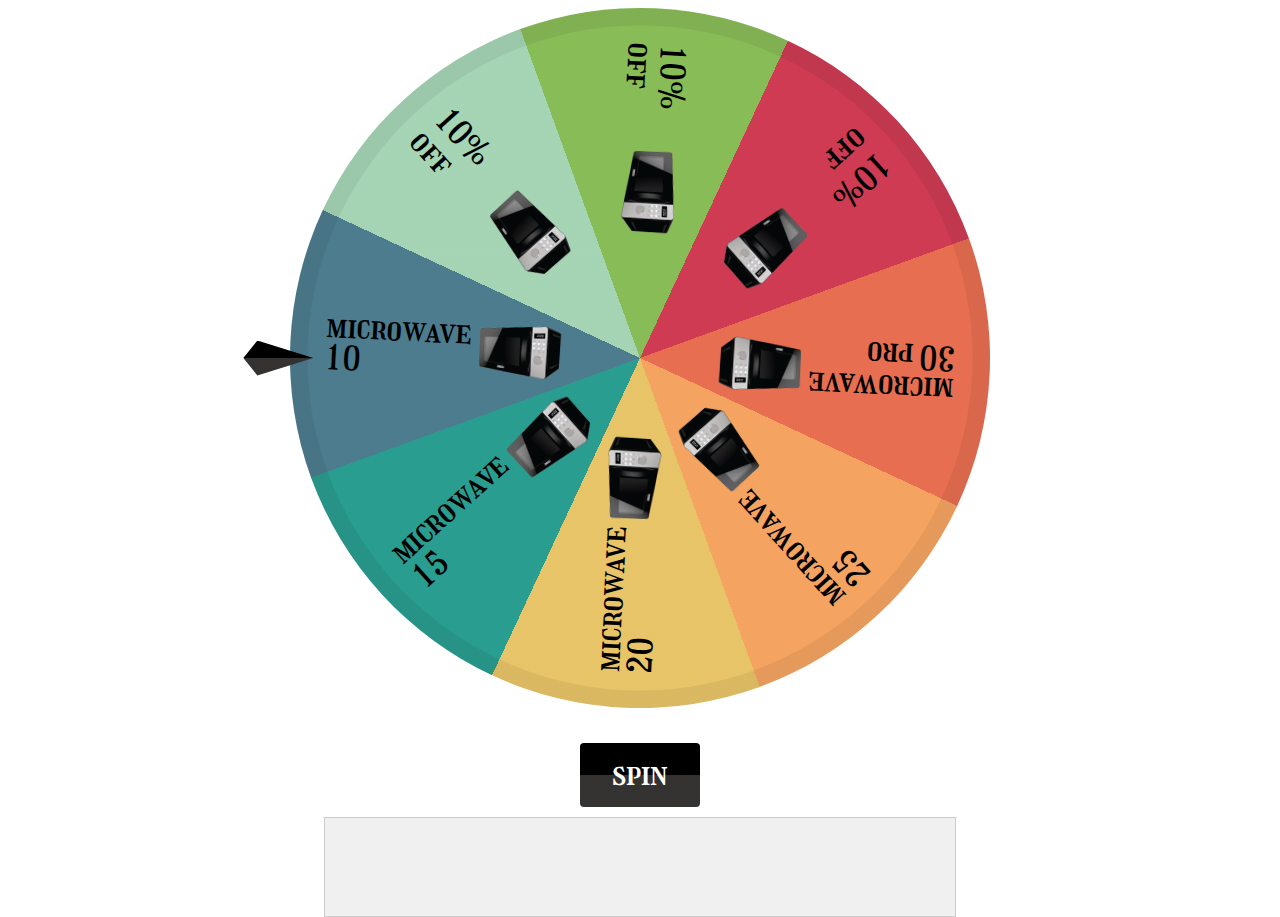
==== index.html @ a9df4efe "wheel spinner" ====
<!DOCTYPE html>
<html lang="en">
<head>
    <meta charset="UTF-8">
    <meta name="viewport" content="width=device-width, initial-scale=1.0">
    <title>Document</title>
    <link rel="stylesheet" href="./styles.css">
</head>
<body>
<div class="deal-wheel">
  <div class="spinner"></div>
  <button class="btn-spin">Spin</button>
 
  <div class="ticker"></div>
  <div class="grim-reaper"></div>
  
</div>
<div class="power-indicator">
    <div class="power-rectangle"></div>
  </div>


      <script src="./script.js">

      </script>
      
</body>
</html>
---- styles.css ----
@import url("https://fonts.googleapis.com/css2?family=Girassol&display=swap");

* {
  box-sizing: border-box;
}

html,
body {
  height: 100%;
}

body {
  display: grid;
  place-items: center;
  overflow: hidden;
}

.deal-wheel {
  --size: clamp(250px, 80vmin, 700px);
  --lg-hs: 0 3%;
  --lg-stop: 50%;
  --lg: linear-gradient(
      hsl(var(--lg-hs) 0%) 0 var(--lg-stop),
      hsl(var(--lg-hs) 20%) var(--lg-stop) 100%
    );
  
  position: relative;
  display: grid;
  grid-gap: calc(var(--size) / 20);
  align-items: center;
  grid-template-areas:
    "spinner"
    "trigger";
  font-family: "Girassol", sans-serif;
  font-size: calc(var(--size) / 21);
  line-height: 1;
  text-transform: lowercase;
}

.deal-wheel > * {
  grid-area: spinner;
}

.deal-wheel .btn-spin {
  grid-area: trigger;
  justify-self: center;
}

.spinner {
  position: relative;
  display: grid;
  align-items: center;
  grid-template-areas: "spinner";
  width: var(--size);
  height: var(--size);
  transform: rotate(calc(var(--rotate, 25) * 1deg));
  border-radius: 50%;
  box-shadow: inset 0 0 0 calc(var(--size) / 40) hsl(0deg 0% 0% / 0.06);
}

.spinner * {
  grid-area: spinner;
}

.prize {
  position: relative;
  display: flex;
  align-items: center;
  padding: 0 calc(var(--size) / 6) 0 calc(var(--size) / 20);
  width: 50%;
  height: 50%;
  transform-origin: center right;
  transform: rotate(var(--rotate));
  user-select: none;
}

.cap {
  --cap-size: calc(var(--size) / 4);
  position: relative;
  justify-self: center;
  width: var(--cap-size);
  height: var(--cap-size);
}

/* Hide select dropdown from SVG import file */
.cap select {
  display: none;
}

.cap svg {
  width: 100%;
}

.ticker {
  position: relative;
  left: calc(var(--size) / -15);
  width: calc(var(--size) / 10);
  height: calc(var(--size) / 20);
  background: var(--lg);
  z-index: 1;
  clip-path: polygon(20% 0, 100% 50%, 20% 100%, 0% 50%);
  transform-origin: center left;
}

.btn-spin {
  color: hsl(0deg 0% 100%);
  background: var(--lg);
  border: none;
  font-family: inherit;
  font-size: inherit;
  line-height: inherit;
  text-transform: inherit;
  padding: 0.9rem 2rem 1rem;
  border-radius: 0.25rem;
  cursor: pointer;
  transition: opacity 200ms ease-out;
}

.btn-spin:focus {
  outline-offset: 2px;
}

.btn-spin:active {
  transform: translateY(1px);
}

.btn-spin:disabled {
  cursor: progress;
  opacity: 0.25;
}

/* Spinning animation */
.is-spinning .spinner {
  transition: transform 8s cubic-bezier(0.1, -0.01, 0, 1);
}

.is-spinning .ticker {
  animation: tick 700ms cubic-bezier(0.34, 1.56, 0.64, 1);
}

@keyframes tick {
  40% {
    transform: rotate(-12deg);
  }
}

/* Selected prize animation */
.prize.selected .text {
  color: white;
  animation: selected 800ms ease;
}

@keyframes selected {
  25% {
    transform: scale(1.25);
    text-shadow: 1vmin 1vmin 0 hsla(0 0% 0% / 0.1);
  }
  40% {
    transform: scale(0.92);
    text-shadow: 0 0 0 hsla(0 0% 0% / 0.2);
  }
  60% {
    transform: scale(1.02);
    text-shadow: 0.5vmin 0.5vmin 0 hsla(0 0% 0% / 0.1);
  }
  75% {
    transform: scale(0.98);
  }
  85% {
    transform: scale(1);
  }
}

.deal-wheel .spinner .prize img {
    width:50%;
}
.hold-indicator {
    position: absolute;
    top: 50%;
    left: 50%;
    transform: translate(-50%, -50%);
    width: 10px;
    height: 100px; 
    background-color: rgba(0, 0, 0, 0.5);
    border-radius: 5px;
    display: none; 
  }
  
  .indicator-bar {
    position: absolute;
    bottom: 0;
    left: 50%;
    transform: translateX(-50%);
    width: 100%;
    height: 0;
    background-color: #fff;
  }
  
  .arrow {
    position: absolute;
    top: -10px; 
    left: 50%;
    transform: translateX(-50%);
    border: solid transparent;
    border-width: 10px;
    border-bottom-color: #fff;
  }
  
  /* Power*/
  .power-indicator {
    position: relative;
    width: 50%; 
    height: 100px; 
    margin-top: 10px; 
    background: #f0f0f0; 
    border: 1px solid #ccc; 
    overflow: hidden;
  }
  
  .power-rectangle {
    width: 0; 
    height: 100%;
    background: rgba(0, 128, 0, 0.7); 
    transition: width 0.1s, background-color 0.1s;
  }
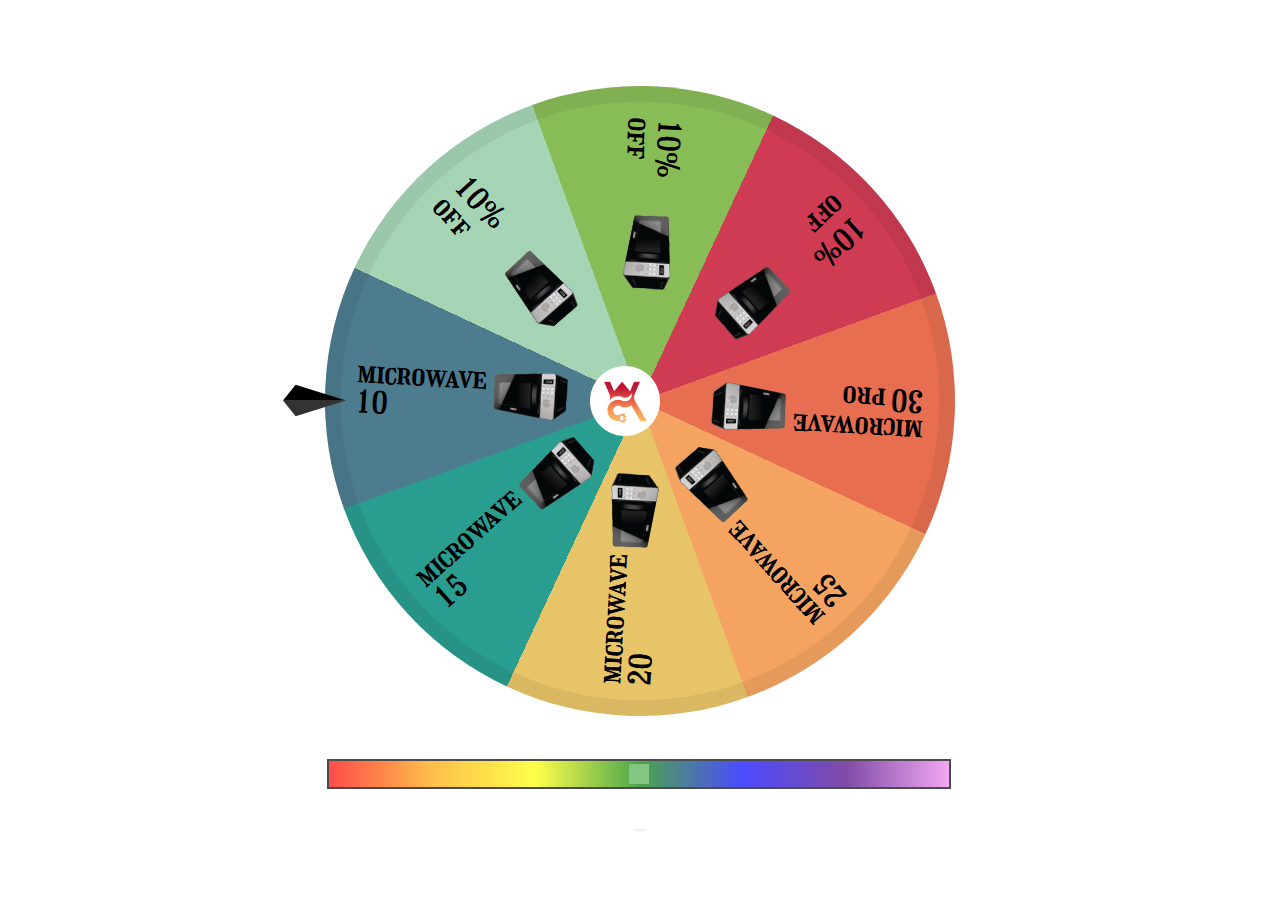
==== commit a5ad425c: "wheelSpineer" ====
--- a/index.html
+++ b/index.html
@@ -7,17 +7,21 @@
     <link rel="stylesheet" href="./styles.css">
 </head>
 <body>
-<div class="deal-wheel">
-  <div class="spinner"></div>
-  <button class="btn-spin">Spin</button>
- 
-  <div class="ticker"></div>
-  <div class="grim-reaper"></div>
+  <div class="deal-wheel">
+    <img src="./images/watania.png" style="width: 70px; height: 70px; z-index: 2; margin-left: 42%;" alt="">
+
+    <div class="spinner">
+    </div>
+    
+    <div class="power-indicator">
+        <input type="range" min="0" max="100" value="50" />
+    </div>
+    <button class="btn-spin">
+    </button>
+    <div class="ticker"></div>
+    <div class="grim-reaper"></div>
+  </div>
   
-</div>
-<div class="power-indicator">
-    <div class="power-rectangle"></div>
-  </div>
 
 
       <script src="./script.js">
--- a/styles.css
+++ b/styles.css
@@ -13,10 +13,13 @@
   display: grid;
   place-items: center;
   overflow: hidden;
+  background-image: 
+  url("./images");
+        
 }
 
 .deal-wheel {
-  --size: clamp(250px, 80vmin, 700px);
+  --size: clamp(250px, 70vmin, 700px);
   --lg-hs: 0 3%;
   --lg-stop: 50%;
   --lg: linear-gradient(
@@ -28,9 +31,10 @@
   display: grid;
   grid-gap: calc(var(--size) / 20);
   align-items: center;
-  grid-template-areas:
-    "spinner"
-    "trigger";
+    grid-template-areas:
+      "spinner"
+      "power-indicator"
+      "trigger";
   font-family: "Girassol", sans-serif;
   font-size: calc(var(--size) / 21);
   line-height: 1;
@@ -82,7 +86,6 @@
   height: var(--cap-size);
 }
 
-/* Hide select dropdown from SVG import file */
 .cap select {
   display: none;
 }
@@ -103,33 +106,25 @@
 }
 
 .btn-spin {
-  color: hsl(0deg 0% 100%);
-  background: var(--lg);
-  border: none;
-  font-family: inherit;
-  font-size: inherit;
-  line-height: inherit;
-  text-transform: inherit;
-  padding: 0.9rem 2rem 1rem;
-  border-radius: 0.25rem;
+  border:none;
+  border-radius: 1.25rem;
   cursor: pointer;
   transition: opacity 200ms ease-out;
 }
 
-.btn-spin:focus {
+/* .btn-spin:focus {
   outline-offset: 2px;
-}
-
-.btn-spin:active {
+} */
+
+/* .btn-spin:active {
   transform: translateY(1px);
-}
+} */
 
 .btn-spin:disabled {
   cursor: progress;
   opacity: 0.25;
 }
 
-/* Spinning animation */
 .is-spinning .spinner {
   transition: transform 8s cubic-bezier(0.1, -0.01, 0, 1);
 }
@@ -144,7 +139,6 @@
   }
 }
 
-/* Selected prize animation */
 .prize.selected .text {
   color: white;
   animation: selected 800ms ease;
@@ -208,19 +202,37 @@
   
   /* Power*/
   .power-indicator {
+    grid-area: power-indicator;
     position: relative;
-    width: 50%; 
-    height: 100px; 
+    width: 100%; 
+    height: 40px; 
     margin-top: 10px; 
-    background: #f0f0f0; 
-    border: 1px solid #ccc; 
     overflow: hidden;
-  }
-  
-  .power-rectangle {
-    width: 0; 
-    height: 100%;
-    background: rgba(0, 128, 0, 0.7); 
-    transition: width 0.1s, background-color 0.1s;
-  }
-  +    border-radius: 5px; 
+  }
+
+  
+  .power-indicator input[type="range"] {
+    -webkit-appearance: none;
+    width: 99%;
+    height: 30px;
+    background: linear-gradient(to right, red, orange, yellow, green, blue, indigo, violet); 
+    outline: none;
+    opacity: 0.7;
+    transition: opacity 0.15s ease-in-out;
+    border: 2px solid #000; 
+
+  }
+
+  input[type="range"] {
+    size:40px;
+    sizing: 200px;
+  }
+  .power-indicator input[type="range"]::-webkit-slider-thumb {
+    -webkit-appearance: none;
+    appearance: none;
+    width: 20px;
+    height: 20px;
+    background: #4CAF50;
+    cursor: pointer;
+  }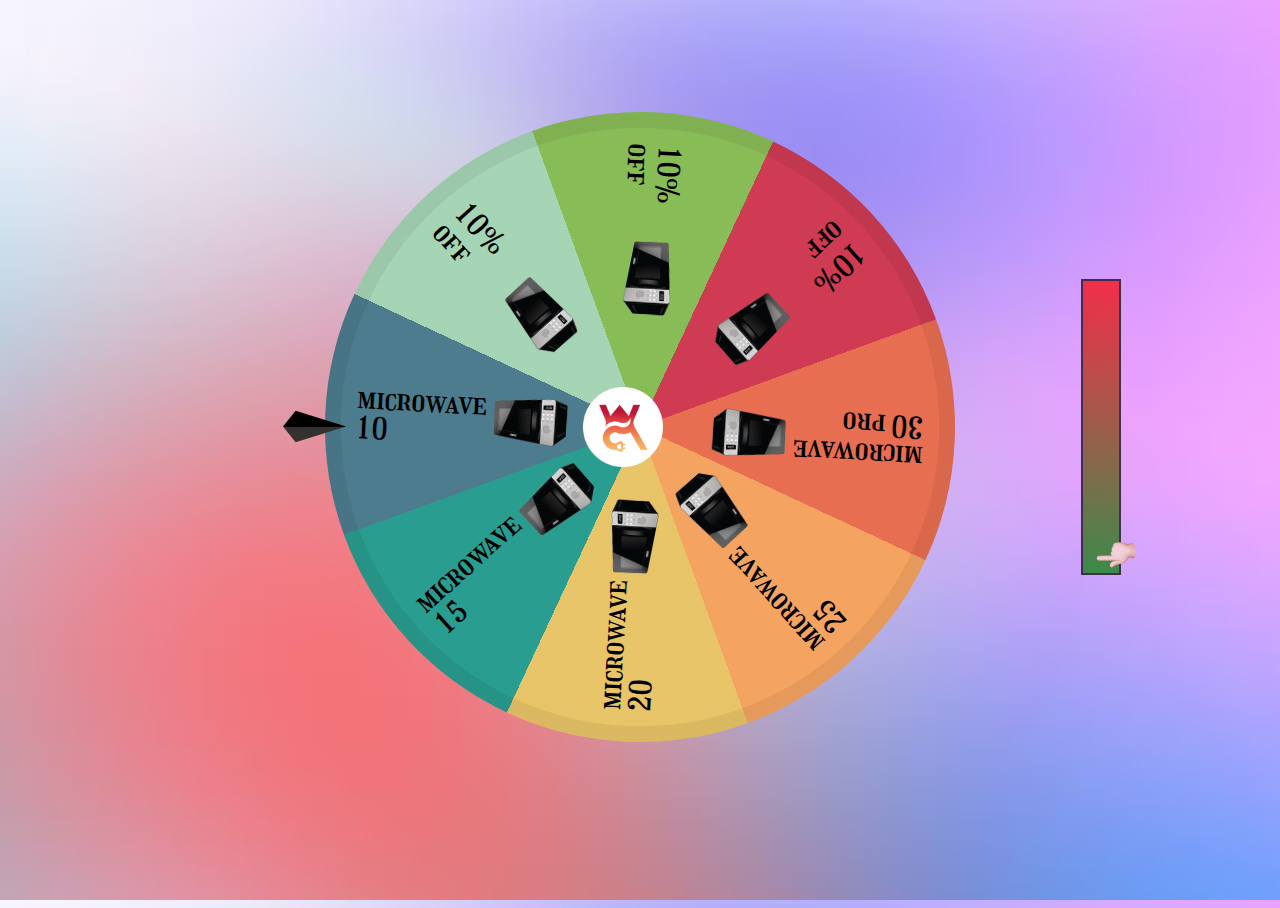
==== commit 5b1adabf: "changes" ====
--- a/index.html
+++ b/index.html
@@ -3,30 +3,30 @@
 <head>
     <meta charset="UTF-8">
     <meta name="viewport" content="width=device-width, initial-scale=1.0">
-    <title>Document</title>
+    <title>Spin Wheel</title>
     <link rel="stylesheet" href="./styles.css">
+
 </head>
 <body>
-  <div class="deal-wheel">
-    <img src="./images/watania.png" style="width: 70px; height: 70px; z-index: 2; margin-left: 42%;" alt="">
-
-    <div class="spinner">
+    <div class="deal-wheel">
+        <img src="./images/watania.png" style="width: 80px; height: 80px; z-index: 2; margin-left: 41%;" alt="">
+        <div class="spinner"></div>
+        <button class="btn-spin" style="display: none;"></button>
+        <div class="ticker"></div>
+        <div class="grim-reaper" data-reaction="resting"></div>
+        
+    <div class="power-indicator">
+        <input type="range" min="0" max="100" value="100" />
     </div>
-    
-    <div class="power-indicator">
-        <input type="range" min="0" max="100" value="50" />
     </div>
-    <button class="btn-spin">
-    </button>
-    <div class="ticker"></div>
-    <div class="grim-reaper"></div>
-  </div>
-  
 
 
-      <script src="./script.js">
+    <div id="congratulations" class="congratulations-message">
+        <p id="congratulations-text"></p>
+        <img id="congratulations-image" src="" alt="Selected Prize Image">
+    </div>
 
-      </script>
-      
+
+    <script src="./script.js"></script>
 </body>
-</html>+</html>
--- a/styles.css
+++ b/styles.css
@@ -14,8 +14,8 @@
   place-items: center;
   overflow: hidden;
   background-image: 
-  url("./images");
-        
+  url("./images/Gradient-Background.webp");
+  background-size:cover        
 }
 
 .deal-wheel {
@@ -202,37 +202,66 @@
   
   /* Power*/
   .power-indicator {
-    grid-area: power-indicator;
-    position: relative;
-    width: 100%; 
-    height: 40px; 
-    margin-top: 10px; 
-    overflow: hidden;
-    border-radius: 5px; 
-  }
-
-  
-  .power-indicator input[type="range"] {
+    position: absolute;
+    top: 50%;
+    left:120%;
+    width: 40px; 
+    height: 300px; 
+    transform: translateY(-50%);
+    display: flex;
+    flex-direction: column;
+    align-items: center;
+    justify-content: center;
+}
+
+.power-indicator input[type="range"] {
     -webkit-appearance: none;
-    width: 99%;
-    height: 30px;
-    background: linear-gradient(to right, red, orange, yellow, green, blue, indigo, violet); 
+    width: 100%;
+    height: 100%;
+    writing-mode: vertical-rl; 
+    background: linear-gradient(to top, green, red);
     outline: none;
     opacity: 0.7;
     transition: opacity 0.15s ease-in-out;
-    border: 2px solid #000; 
-
-  }
-
-  input[type="range"] {
-    size:40px;
-    sizing: 200px;
-  }
-  .power-indicator input[type="range"]::-webkit-slider-thumb {
+    border: 2px solid #000;
+}
+
+.power-indicator input[type="range"]::-webkit-slider-thumb {
     -webkit-appearance: none;
-    appearance: none;
+    background: #fff;
+    border: 2px solid #000;
+    height: 20px;
     width: 20px;
-    height: 20px;
-    background: #4CAF50;
     cursor: pointer;
-  }+}
+
+
+.power-indicator input[type="range"]::-webkit-slider-thumb {
+  -webkit-appearance: none;
+  appearance: none;
+  width: 40px;
+  height: 40px;
+  background: none; 
+  background-image: url('/images/image 1872.png'); 
+  background-size: cover; 
+  background-position: center;
+  cursor: pointer;
+  border:none;
+  margin-left:30px
+}
+
+
+
+/* Congratulation Message */
+.congratulations-message {
+  display: none; 
+  text-align: center;
+  margin-top:-20px
+}
+
+.congratulations-message img {
+  max-width: 150px;
+  display: block;
+  margin-left: 20%;
+  margin-top:-20px
+}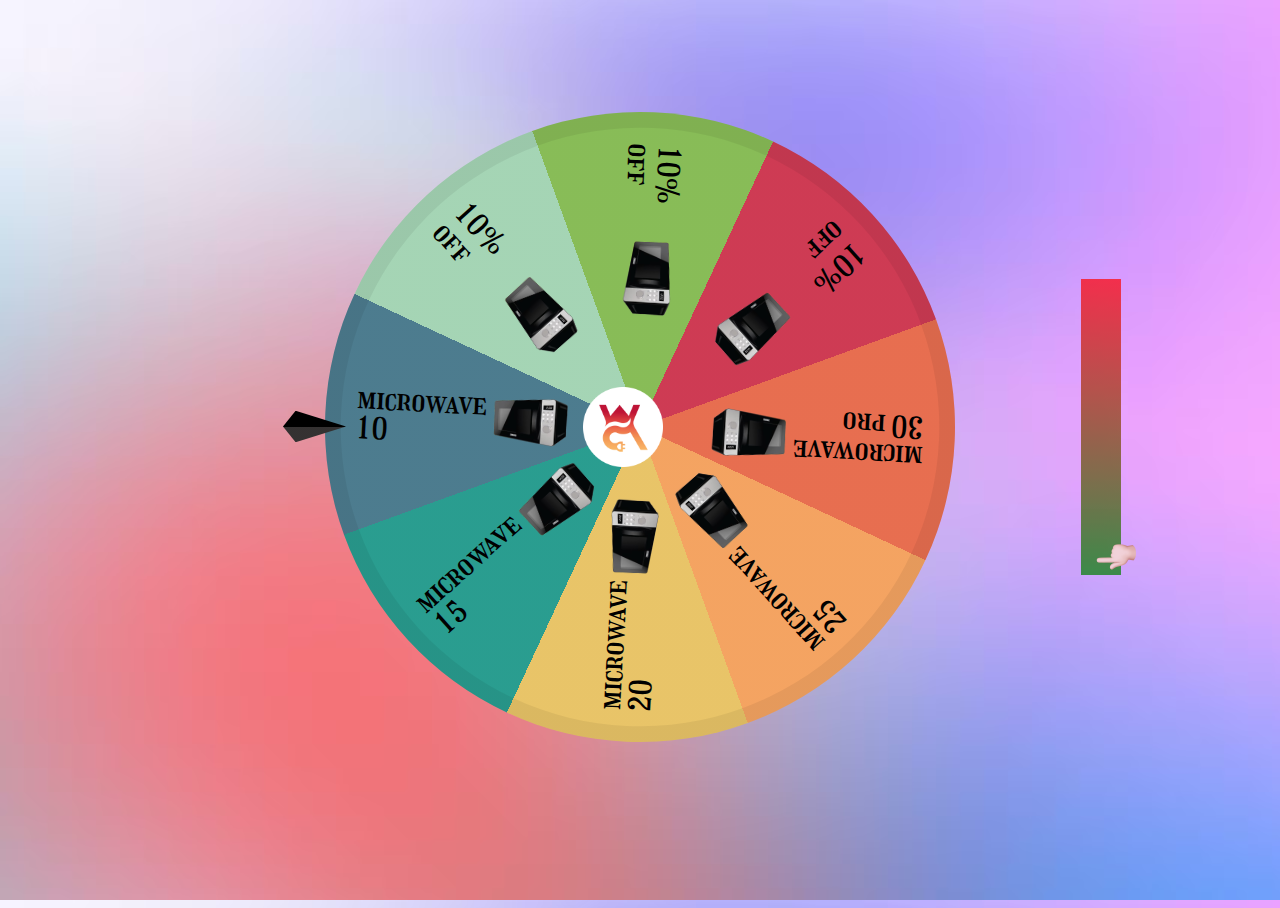
==== commit b948cf6a: "edit" ====
--- a/index.html
+++ b/index.html
@@ -7,9 +7,11 @@
     <link rel="stylesheet" href="./styles.css">
 
 </head>
+<link rel="icon" href="./images/watania.png" type="image/png">
+
 <body>
     <div class="deal-wheel">
-        <img src="./images/watania.png" style="width: 80px; height: 80px; z-index: 2; margin-left: 41%;" alt="">
+        <img src="./images/watania.png" class="logo" style="width: 80px; height: 80px; z-index: 2; margin-left: 41%;" alt="">
         <div class="spinner"></div>
         <button class="btn-spin" style="display: none;"></button>
         <div class="ticker"></div>
@@ -21,11 +23,13 @@
     </div>
 
 
-    <div id="congratulations" class="congratulations-message">
-        <p id="congratulations-text"></p>
-        <img id="congratulations-image" src="" alt="Selected Prize Image">
+    <div id="congratulations" style="display: none; margin-top: -50px;">
+        <h2 id="congratulations-text"></h2>
+        <div class="" style="display: flex; align-items: center; justify-content: center;">
+            <img id="congratulations-image" style="width: 30%; height: 30%;" alt="Prize Image" />
+        </div>
     </div>
-
+    
 
     <script src="./script.js"></script>
 </body>
--- a/styles.css
+++ b/styles.css
@@ -223,7 +223,7 @@
     outline: none;
     opacity: 0.7;
     transition: opacity 0.15s ease-in-out;
-    border: 2px solid #000;
+    /* border: 2px solid #000; */
 }
 
 .power-indicator input[type="range"]::-webkit-slider-thumb {
@@ -242,7 +242,7 @@
   width: 40px;
   height: 40px;
   background: none; 
-  background-image: url('/images/image 1872.png'); 
+  background-image: url('/images/image_1872.png'); 
   background-size: cover; 
   background-position: center;
   cursor: pointer;
@@ -256,7 +256,7 @@
 .congratulations-message {
   display: none; 
   text-align: center;
-  margin-top:-20px
+  margin-top:-40px
 }
 
 .congratulations-message img {
@@ -264,4 +264,12 @@
   display: block;
   margin-left: 20%;
   margin-top:-20px
+}
+
+@media (max-width: 768px) {
+  .deal-wheel .logo {
+      width: 40px !important; 
+      height: 40px !important; 
+      margin-left:42% !important;
+      }
 }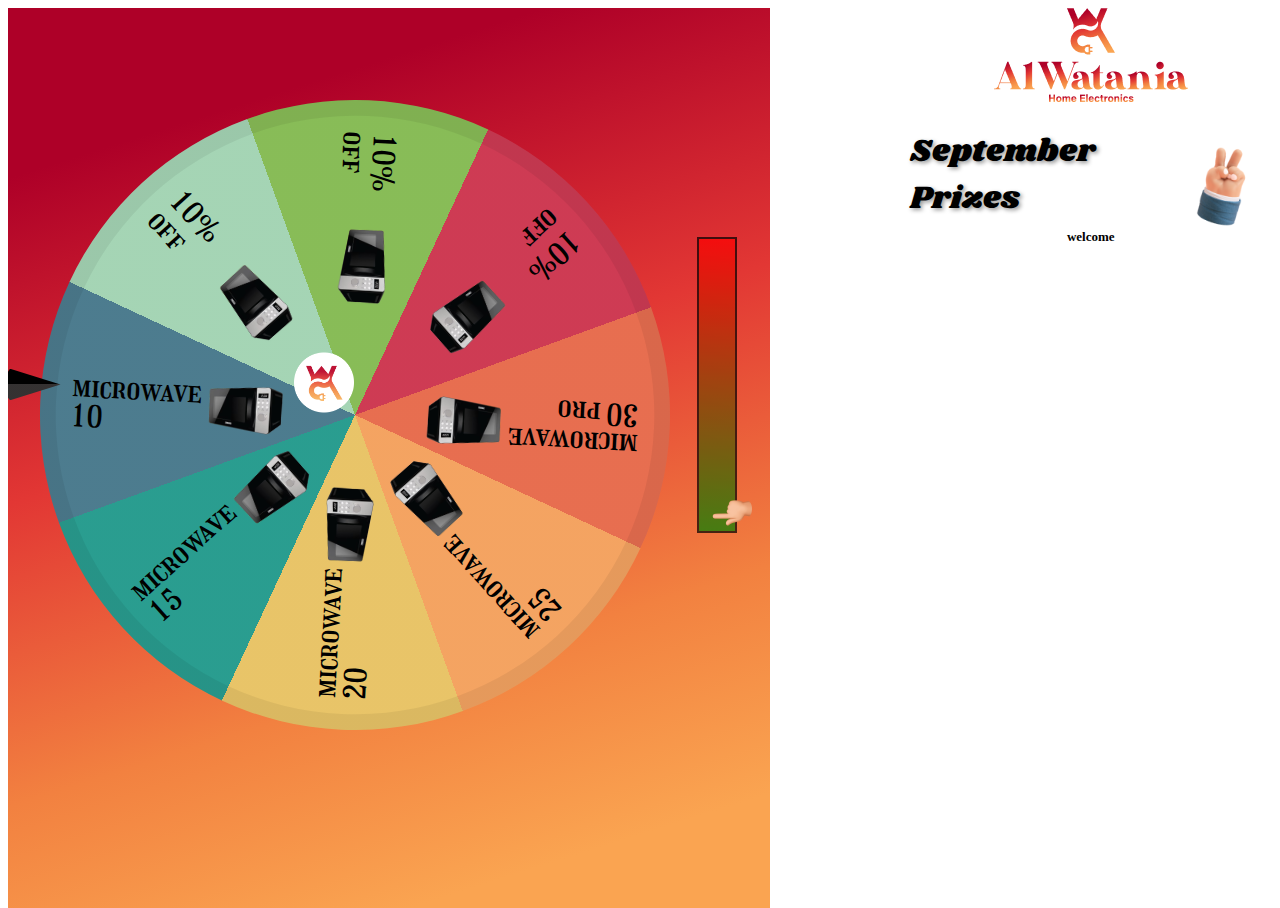
==== commit b35bfc01: "add page" ====
--- a/index.html
+++ b/index.html
@@ -5,32 +5,52 @@
     <meta name="viewport" content="width=device-width, initial-scale=1.0">
     <title>Spin Wheel</title>
     <link rel="stylesheet" href="./styles.css">
+    <link rel="preconnect" href="https://fonts.googleapis.com">
+    <link rel="preconnect" href="https://fonts.gstatic.com" crossorigin>
+    <link href="https://fonts.googleapis.com/css2?family=Noto+Kufi+Arabic:wght@100..900&family=Shrikhand&display=swap" rel="stylesheet">
 
 </head>
 <link rel="icon" href="./images/watania.png" type="image/png">
 
 <body>
-    <div class="deal-wheel">
-        <img src="./images/watania.png" class="logo" style="width: 80px; height: 80px; z-index: 2; margin-left: 41%;" alt="">
-        <div class="spinner"></div>
-        <button class="btn-spin" style="display: none;"></button>
-        <div class="ticker"></div>
-        <div class="grim-reaper" data-reaction="resting"></div>
+    <div class="first_page">
+        <div class="container">
+            <div class="deal-wheel">
+                <div class="logo-container">
+                    <img src="./images/watania.png" class="logo" alt="Watania Logo">
+                </div>           
+                <div class="spinner"></div>
+                <button class="btn-spin" style="display: none;"></button>
+                <div class="ticker"></div>
+                <div class="grim-reaper" data-reaction="resting"></div>
+                
+                <div class="power-indicator">
+                    <input type="range" min="0" max="100" value="100" />
+                </div>
+            </div>
+        </div>
         
-    <div class="power-indicator">
-        <input type="range" min="0" max="100" value="100" />
-    </div>
-    </div>
-
-
-    <div id="congratulations" style="display: none; margin-top: -50px;">
-        <h2 id="congratulations-text"></h2>
-        <div class="" style="display: flex; align-items: center; justify-content: center;">
-            <img id="congratulations-image" style="width: 30%; height: 30%;" alt="Prize Image" />
+    
+        <div class="">
+            <div class="header-logo">
+                <img src="./images/Group93.png" alt="headline">
+                <div class="content">
+                    <h2>September Prizes</h2>
+                    <img src="./images/Group 94.png" alt="">
+                </div>
+                <p>welcome</p>
+            </div>
+            <div id="congratulations" style="display: none;">
+                <h2 id="congratulations-text"></h2>
+                <h2 class="user_name">Hassan Hamdy</h2>
+                <p>Invoice amount, 100000 </p>
+                <div class="" style="display: flex; align-items: center; justify-content: center;">
+                    <img id="congratulations-image" style="width: 30%; height: 30%;" alt="Prize Image" />
+                </div>
+                <button>Print</button>
+            </div>
         </div>
     </div>
-    
-
     <script src="./script.js"></script>
 </body>
 </html>
--- a/styles.css
+++ b/styles.css
@@ -10,12 +10,21 @@
 }
 
 body {
+  /* display: grid; */
+  place-items: center;
+      
+}
+
+
+.first_page {
+  height: 100%;
   display: grid;
-  place-items: center;
-  overflow: hidden;
-  background-image: 
-  url("./images/Gradient-Background.webp");
-  background-size:cover        
+  grid-template-columns: 1fr 1fr;
+  gap: 140px; 
+}
+
+.container {
+  background: linear-gradient(162.39deg, #AE0028 14.91%, #E23734 43.46%, #F28140 70.05%, #FAA451 90%);
 }
 
 .deal-wheel {
@@ -31,14 +40,15 @@
   display: grid;
   grid-gap: calc(var(--size) / 20);
   align-items: center;
-    grid-template-areas:
+    /* grid-template-areas:
       "spinner"
       "power-indicator"
-      "trigger";
+      "trigger"; */
   font-family: "Girassol", sans-serif;
   font-size: calc(var(--size) / 21);
   line-height: 1;
   text-transform: lowercase;
+  overflow: hidden;
 }
 
 .deal-wheel > * {
@@ -60,6 +70,8 @@
   transform: rotate(calc(var(--rotate, 25) * 1deg));
   border-radius: 50%;
   box-shadow: inset 0 0 0 calc(var(--size) / 40) hsl(0deg 0% 0% / 0.06);
+  margin-top:60px;
+  margin-right:100px
 }
 
 .spinner * {
@@ -204,7 +216,7 @@
   .power-indicator {
     position: absolute;
     top: 50%;
-    left:120%;
+    left:90%;
     width: 40px; 
     height: 300px; 
     transform: translateY(-50%);
@@ -223,7 +235,7 @@
     outline: none;
     opacity: 0.7;
     transition: opacity 0.15s ease-in-out;
-    /* border: 2px solid #000; */
+    border: 2px solid #000;
 }
 
 .power-indicator input[type="range"]::-webkit-slider-thumb {
@@ -256,7 +268,17 @@
 .congratulations-message {
   display: none; 
   text-align: center;
-  margin-top:-40px
+  margin-top:40px
+}
+
+#congratulations button {
+  border: none;
+  background-color: black;
+  content: white;
+  color: white;
+  padding: 15px;
+  border-radius: 5px;
+  width: 150px;
 }
 
 .congratulations-message img {
@@ -272,4 +294,72 @@
       height: 40px !important; 
       margin-left:42% !important;
       }
-}+}
+
+.logo-container {
+  position: absolute;
+  top: 50%;
+  left: 39%;
+  transform: translate(-50%, -50%);
+  z-index: 2;
+}
+.logo {
+  width: 60px;
+  height: 60px;
+  max-width: 100%; 
+  height: auto;
+}
+@media (max-width: 768px) {
+  .logo {
+      width: 60px; 
+      height: auto;
+  }
+}
+
+@media (max-width: 480px) {
+  .logo {
+      width: 50px;
+      height: auto;
+  }
+}
+
+.content {
+  display:flex;
+  align-items:center;
+  justify-content:center;
+}
+
+.content h2 {
+  position:relative;
+  font-size:31.79px;
+  font-weight:400;
+  font-family:Shrikhand;
+  text-shadow: 2px 2px 4px rgba(0, 0, 0, 0.4);
+}
+
+.content img {
+  width: 90px;
+}
+
+.header-logo {
+  display: flex;
+    flex-direction: column;
+    justify-content: center;
+    align-items: center;
+}
+
+.header-logo p {
+  font-size: 13px;
+  font-weight:600;
+  margin-top:-20px
+}
+
+@media (max-width: 890px) {
+  .first_page {
+    display:block;
+  }
+
+  .deal-wheel {
+    margin-bottom:20px;
+  }
+}
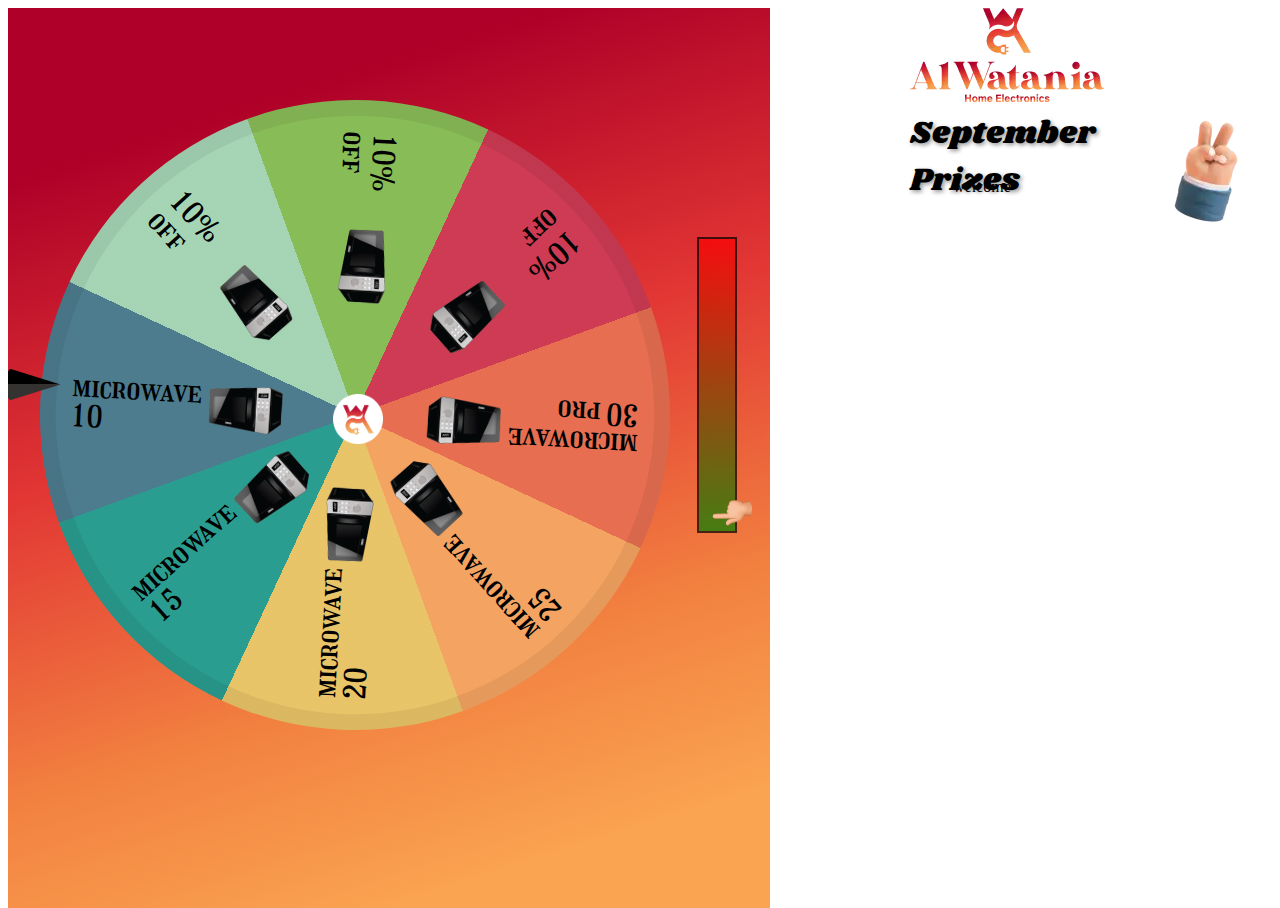
==== commit 57079c75: "Fix Images" ====
--- a/index.html
+++ b/index.html
@@ -10,14 +10,14 @@
     <link href="https://fonts.googleapis.com/css2?family=Noto+Kufi+Arabic:wght@100..900&family=Shrikhand&display=swap" rel="stylesheet">
 
 </head>
-<link rel="icon" href="./images/watania.png" type="image/png">
+<link rel="icon" href="./images/watania.webp" type="image/png">
 
 <body>
     <div class="first_page">
         <div class="container">
             <div class="deal-wheel">
                 <div class="logo-container">
-                    <img src="./images/watania.png" class="logo" alt="Watania Logo">
+                    <img src="./images/watania.webp" class="logo" alt="Watania Logo">
                 </div>           
                 <div class="spinner"></div>
                 <button class="btn-spin" style="display: none;"></button>
@@ -33,10 +33,10 @@
     
         <div class="">
             <div class="header-logo">
-                <img src="./images/Group93.png" alt="headline">
+                <img src="./images/Group93.webp" alt="headline">
                 <div class="content">
                     <h2>September Prizes</h2>
-                    <img src="./images/Group 94.png" alt="">
+                    <img src="./images/Group94.webp" alt="">
                 </div>
                 <p>welcome</p>
             </div>
--- a/styles.css
+++ b/styles.css
@@ -254,7 +254,7 @@
   width: 40px;
   height: 40px;
   background: none; 
-  background-image: url('/images/image_1872.png'); 
+  background-image: url('./images/image_1872.webp'); 
   background-size: cover; 
   background-position: center;
   cursor: pointer;
@@ -289,77 +289,47 @@
 }
 
 @media (max-width: 768px) {
-  .deal-wheel .logo {
-      width: 40px !important; 
-      height: 40px !important; 
-      margin-left:42% !important;
+  .first_page {
+    grid-template-columns: 1fr;
       }
 }
 
-.logo-container {
-  position: absolute;
-  top: 50%;
-  left: 39%;
-  transform: translate(-50%, -50%);
-  z-index: 2;
-}
-.logo {
-  width: 60px;
-  height: 60px;
-  max-width: 100%; 
-  height: auto;
-}
-@media (max-width: 768px) {
-  .logo {
-      width: 60px; 
-      height: auto;
-  }
-}
-
-@media (max-width: 480px) {
-  .logo {
-      width: 50px;
-      height: auto;
-  }
-}
-
-.content {
+.header-logo .content {
   display:flex;
   align-items:center;
-  justify-content:center;
+  margin-top:-30px;
 }
 
 .content h2 {
-  position:relative;
-  font-size:31.79px;
-  font-weight:400;
-  font-family:Shrikhand;
+  position: relative;
+  font-size: 31.79px;
+  font-weight: 400;
+  font-family: Shrikhand;
   text-shadow: 2px 2px 4px rgba(0, 0, 0, 0.4);
 }
 
-.content img {
-  width: 90px;
-}
-
-.header-logo {
-  display: flex;
-    flex-direction: column;
-    justify-content: center;
-    align-items: center;
-}
-
 .header-logo p {
-  font-size: 13px;
-  font-weight:600;
-  margin-top:-20px
-}
-
-@media (max-width: 890px) {
-  .first_page {
-    display:block;
-  }
-
-  .deal-wheel {
-    margin-bottom:20px;
-  }
-}
+  position: relative;
+    left: 12%;
+    margin-top: -59px;
+}
+
+.logo-container img {
+    width:50px;
+    height:50px;
+    z-index: 2;
+    position: absolute;
+    left: 46%;
+    top:57%;
+    transform:translate(-50% , -50%);
+}
+@media (max-width: 600px) {
+
+  .logo-container img {
+      width:40px;
+      height:40px;
+      left: 40%;
+      top:60%
+  }
+}
+
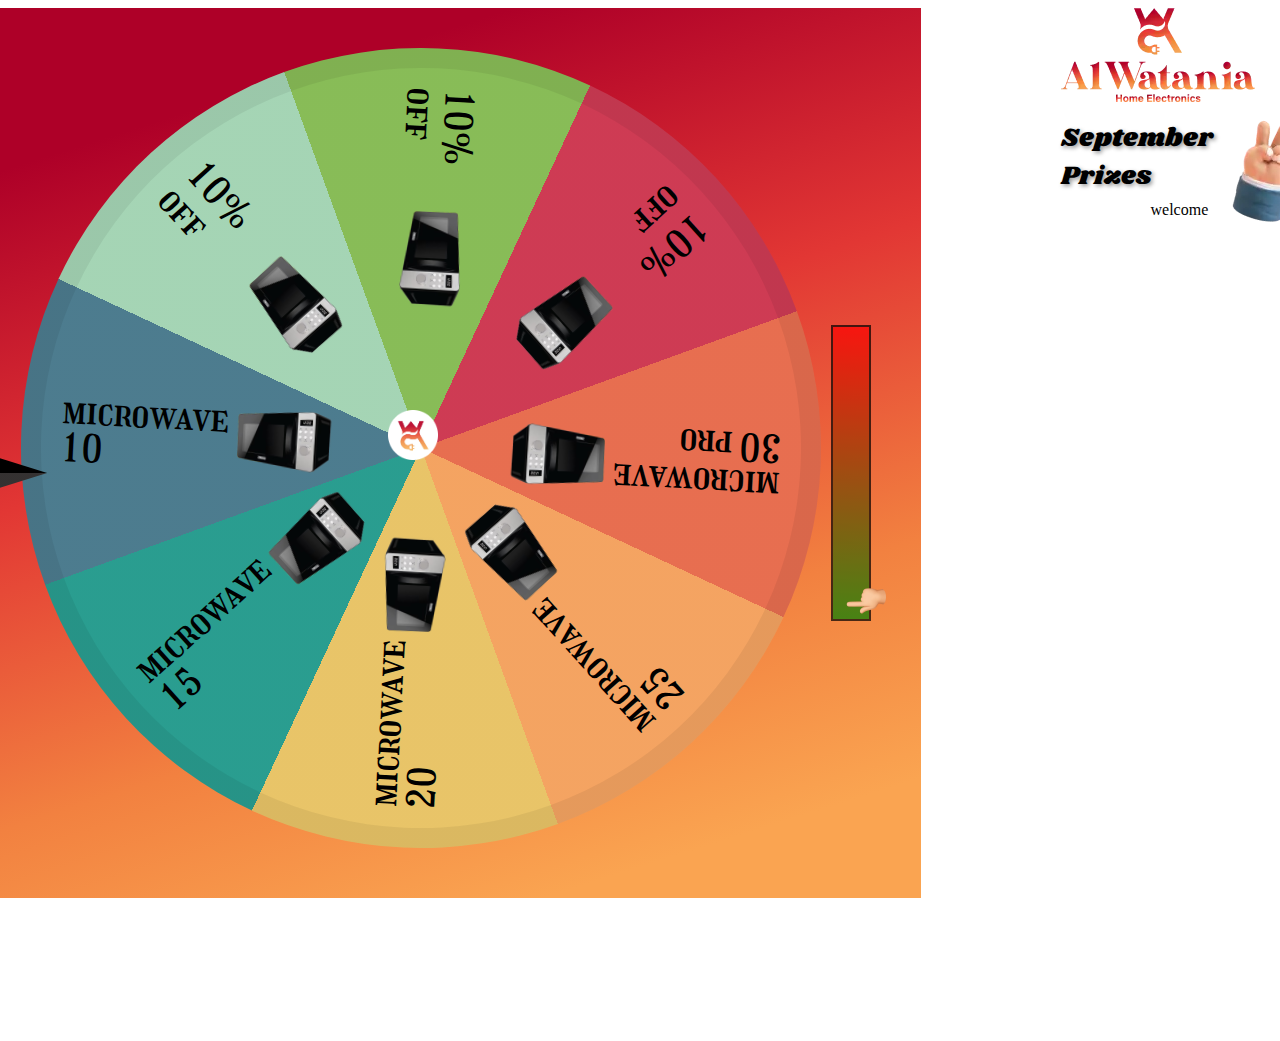
==== commit b1fa3734: "New Client Button" ====
--- a/index.html
+++ b/index.html
@@ -9,6 +9,23 @@
     <link rel="preconnect" href="https://fonts.gstatic.com" crossorigin>
     <link href="https://fonts.googleapis.com/css2?family=Noto+Kufi+Arabic:wght@100..900&family=Shrikhand&display=swap" rel="stylesheet">
 
+    <style>
+        
+ #client-button {
+  position: relative;
+  left: 70%;
+  background-color: black;
+  color: white;
+  border: none;
+  padding: 13px;
+  border-radius: 10%;
+  cursor: pointer;
+}
+
+html[dir="rtl"] #client-button {
+  right: 70%;
+}
+    </style>
 </head>
 <link rel="icon" href="./images/watania.webp" type="image/png">
 
@@ -32,6 +49,8 @@
         
     
         <div class="">
+            <button id="client-button" style="display: none;">Next Client</button> 
+
             <div class="header-logo">
                 <img src="./images/Group93.webp" alt="headline">
                 <div class="content">
@@ -43,12 +62,13 @@
             <div id="congratulations" style="display: none;">
                 <h2 id="congratulations-text"></h2>
                 <h2 class="user_name">Hassan Hamdy</h2>
-                <p>Invoice amount, 100000 </p>
-                <div class="" style="display: flex; align-items: center; justify-content: center;">
+                <p>Invoice amount, 100000</p>
+                <div style="display: flex; align-items: center; justify-content: center;">
                     <img id="congratulations-image" style="width: 30%; height: 30%;" alt="Prize Image" />
                 </div>
-                <button>Print</button>
+                <button id="print-button">Print</button>
             </div>
+            
         </div>
     </div>
     <script src="./script.js"></script>
--- a/styles.css
+++ b/styles.css
@@ -12,35 +12,39 @@
 body {
   /* display: grid; */
   place-items: center;
-      
-}
-
+}
 
 .first_page {
   height: 100%;
-  display: grid;
-  grid-template-columns: 1fr 1fr;
-  gap: 140px; 
+  display: flex;
+  /* grid-template-columns: 1fr auto; */
+  gap: 140px;
 }
 
 .container {
-  background: linear-gradient(162.39deg, #AE0028 14.91%, #E23734 43.46%, #F28140 70.05%, #FAA451 90%);
+  background: linear-gradient(
+    162.39deg,
+    #ae0028 14.91%,
+    #e23734 43.46%,
+    #f28140 70.05%,
+    #faa451 90%
+  );
+  height: fit-content;
 }
 
 .deal-wheel {
-  --size: clamp(250px, 70vmin, 700px);
+  --size: clamp(290px, 170vmin, 800px);
   --lg-hs: 0 3%;
   --lg-stop: 50%;
   --lg: linear-gradient(
-      hsl(var(--lg-hs) 0%) 0 var(--lg-stop),
-      hsl(var(--lg-hs) 20%) var(--lg-stop) 100%
-    );
-  
+    hsl(var(--lg-hs) 0%) 0 var(--lg-stop),
+    hsl(var(--lg-hs) 20%) var(--lg-stop) 100%
+  );
   position: relative;
   display: grid;
   grid-gap: calc(var(--size) / 20);
   align-items: center;
-    /* grid-template-areas:
+  /* grid-template-areas:
       "spinner"
       "power-indicator"
       "trigger"; */
@@ -48,7 +52,8 @@
   font-size: calc(var(--size) / 21);
   line-height: 1;
   text-transform: lowercase;
-  overflow: hidden;
+  /* overflow: hidden; */
+  margin-left: 30px;
 }
 
 .deal-wheel > * {
@@ -70,8 +75,9 @@
   transform: rotate(calc(var(--rotate, 25) * 1deg));
   border-radius: 50%;
   box-shadow: inset 0 0 0 calc(var(--size) / 40) hsl(0deg 0% 0% / 0.06);
-  margin-top:60px;
-  margin-right:100px
+  /* margin-top:60px; */
+  margin-right: 100px;
+  margin-bottom: 50px;
 }
 
 .spinner * {
@@ -88,6 +94,9 @@
   transform-origin: center right;
   transform: rotate(var(--rotate));
   user-select: none;
+}
+html[dir="rtl"] .prize {
+  left: -51%;
 }
 
 .cap {
@@ -117,8 +126,12 @@
   transform-origin: center left;
 }
 
+html[dir="rtl"] .ticker {
+  left: -97%;
+}
+
 .btn-spin {
-  border:none;
+  border: none;
   border-radius: 1.25rem;
   cursor: pointer;
   transition: opacity 200ms ease-out;
@@ -178,97 +191,94 @@
 }
 
 .deal-wheel .spinner .prize img {
-    width:50%;
+  width: 50%;
 }
 .hold-indicator {
-    position: absolute;
-    top: 50%;
-    left: 50%;
-    transform: translate(-50%, -50%);
-    width: 10px;
-    height: 100px; 
-    background-color: rgba(0, 0, 0, 0.5);
-    border-radius: 5px;
-    display: none; 
-  }
-  
-  .indicator-bar {
-    position: absolute;
-    bottom: 0;
-    left: 50%;
-    transform: translateX(-50%);
-    width: 100%;
-    height: 0;
-    background-color: #fff;
-  }
-  
-  .arrow {
-    position: absolute;
-    top: -10px; 
-    left: 50%;
-    transform: translateX(-50%);
-    border: solid transparent;
-    border-width: 10px;
-    border-bottom-color: #fff;
-  }
-  
-  /* Power*/
-  .power-indicator {
-    position: absolute;
-    top: 50%;
-    left:90%;
-    width: 40px; 
-    height: 300px; 
-    transform: translateY(-50%);
-    display: flex;
-    flex-direction: column;
-    align-items: center;
-    justify-content: center;
+  position: absolute;
+  top: 50%;
+  left: 50%;
+  transform: translate(-50%, -50%);
+  width: 10px;
+  height: 100px;
+  background-color: rgba(0, 0, 0, 0.5);
+  border-radius: 5px;
+  display: none;
+}
+
+.indicator-bar {
+  position: absolute;
+  bottom: 0;
+  left: 50%;
+  transform: translateX(-50%);
+  width: 100%;
+  height: 0;
+  background-color: #fff;
+}
+
+.arrow {
+  position: absolute;
+  top: -10px;
+  left: 50%;
+  transform: translateX(-50%);
+  border: solid transparent;
+  border-width: 10px;
+  border-bottom-color: #fff;
+}
+
+/* Power*/
+.power-indicator {
+  position: absolute;
+  top: 50%;
+  left: 90%;
+  width: 40px;
+  height: 300px;
+  transform: translateY(-50%);
+  display: flex;
+  flex-direction: column;
+  align-items: center;
+  justify-content: center;
 }
 
 .power-indicator input[type="range"] {
-    -webkit-appearance: none;
-    width: 100%;
-    height: 100%;
-    writing-mode: vertical-rl; 
-    background: linear-gradient(to top, green, red);
-    outline: none;
-    opacity: 0.7;
-    transition: opacity 0.15s ease-in-out;
-    border: 2px solid #000;
+  -webkit-appearance: none;
+  width: 100%;
+  height: 100%;
+  writing-mode: vertical-rl;
+  background: linear-gradient(to top, green, red);
+  outline: none;
+  opacity: 0.7;
+  transition: opacity 0.15s ease-in-out;
+  border: 2px solid #000;
 }
 
 .power-indicator input[type="range"]::-webkit-slider-thumb {
-    -webkit-appearance: none;
-    background: #fff;
-    border: 2px solid #000;
-    height: 20px;
-    width: 20px;
-    cursor: pointer;
-}
-
+  -webkit-appearance: none;
+  background: #fff;
+  border: 2px solid #000;
+  height: 20px;
+  width: 20px;
+  cursor: pointer;
+}
 
 .power-indicator input[type="range"]::-webkit-slider-thumb {
   -webkit-appearance: none;
   appearance: none;
   width: 40px;
   height: 40px;
-  background: none; 
-  background-image: url('./images/image_1872.webp'); 
-  background-size: cover; 
+  background: none;
+  background-image: url("./images/image_1872.webp");
+  background-size: cover;
   background-position: center;
   cursor: pointer;
-  border:none;
-  margin-left:30px
-}
-
-
+  border: none;
+  margin-left: 30px;
+}
 
 /* Congratulation Message */
 .congratulations-message {
-  display: none; 
+  display: none;
   text-align: center;
-  margin-top:40px
+  margin-top: 40px;
 }
 
 #congratulations button {
@@ -285,51 +295,97 @@
   max-width: 150px;
   display: block;
   margin-left: 20%;
-  margin-top:-20px
+  margin-top: -20px;
+}
+
+.header-logo .content {
+  display: flex;
+  align-items: center;
+  margin-top: -30px;
+}
+
+.content h2 {
+  position: relative;
+  font-size: 26px;
+  font-weight: 400;
+  font-family: Shrikhand;
+  text-shadow: 2px 2px 4px rgba(0, 0, 0, 0.4);
+}
+
+.header-logo p {
+  position: relative;
+  margin-left: 90px;
+  margin-top: -36px;
+}
+
+html[dir="rtl"] .header-logo p {
+  margin-right: 80px;
+}
+
+.logo-container img {
+  width: 50px;
+  height: 50px;
+  z-index: 2;
+  position: absolute;
+  left: 46%;
+  top: 48%;
+  transform: translate(-50%, -50%);
+}
+
+html[dir="rtl"] .logo-container img {
+  left: 40%;
+}
+@media (max-width: 600px) {
+  .logo-container img {
+    width: 40px;
+    height: 40px;
+    left: 40%;
+    top: 60%;
+  }
 }
 
 @media (max-width: 768px) {
   .first_page {
     grid-template-columns: 1fr;
-      }
-}
-
-.header-logo .content {
-  display:flex;
-  align-items:center;
-  margin-top:-30px;
-}
-
-.content h2 {
-  position: relative;
-  font-size: 31.79px;
-  font-weight: 400;
-  font-family: Shrikhand;
-  text-shadow: 2px 2px 4px rgba(0, 0, 0, 0.4);
-}
-
-.header-logo p {
-  position: relative;
-    left: 12%;
-    margin-top: -59px;
-}
-
-.logo-container img {
-    width:50px;
-    height:50px;
-    z-index: 2;
-    position: absolute;
-    left: 46%;
-    top:57%;
-    transform:translate(-50% , -50%);
-}
-@media (max-width: 600px) {
-
+  }
+
+  .container {
+    height: 480px;
+  }
+
+  .power-indicator {
+    position: relative;
+    top: 50%;
+    left: -20px;
+    width: 300px;
+    height: 40px;
+    transform: none;
+    margin-top: -40px;
+  }
+
+  .power-indicator input[type="range"] {
+    writing-mode: horizontal-tb;
+    width: 70%;
+    height: 40px;
+  }
+
+  .power-indicator input[type="range"]::-webkit-slider-thumb {
+    margin-left: 0;
+    margin-top: 10px;
+    transform: rotate(90deg);
+  }
   .logo-container img {
-      width:40px;
-      height:40px;
-      left: 40%;
-      top:60%
-  }
-}
-
+    left: 44%;
+    top: 46%;
+  }
+}
+
+@media (max-width: 450px) {
+  .container {
+    height: 370px;
+  }
+  .logo-container img {
+    left: 41%;
+    top: 46%;
+  }
+}
